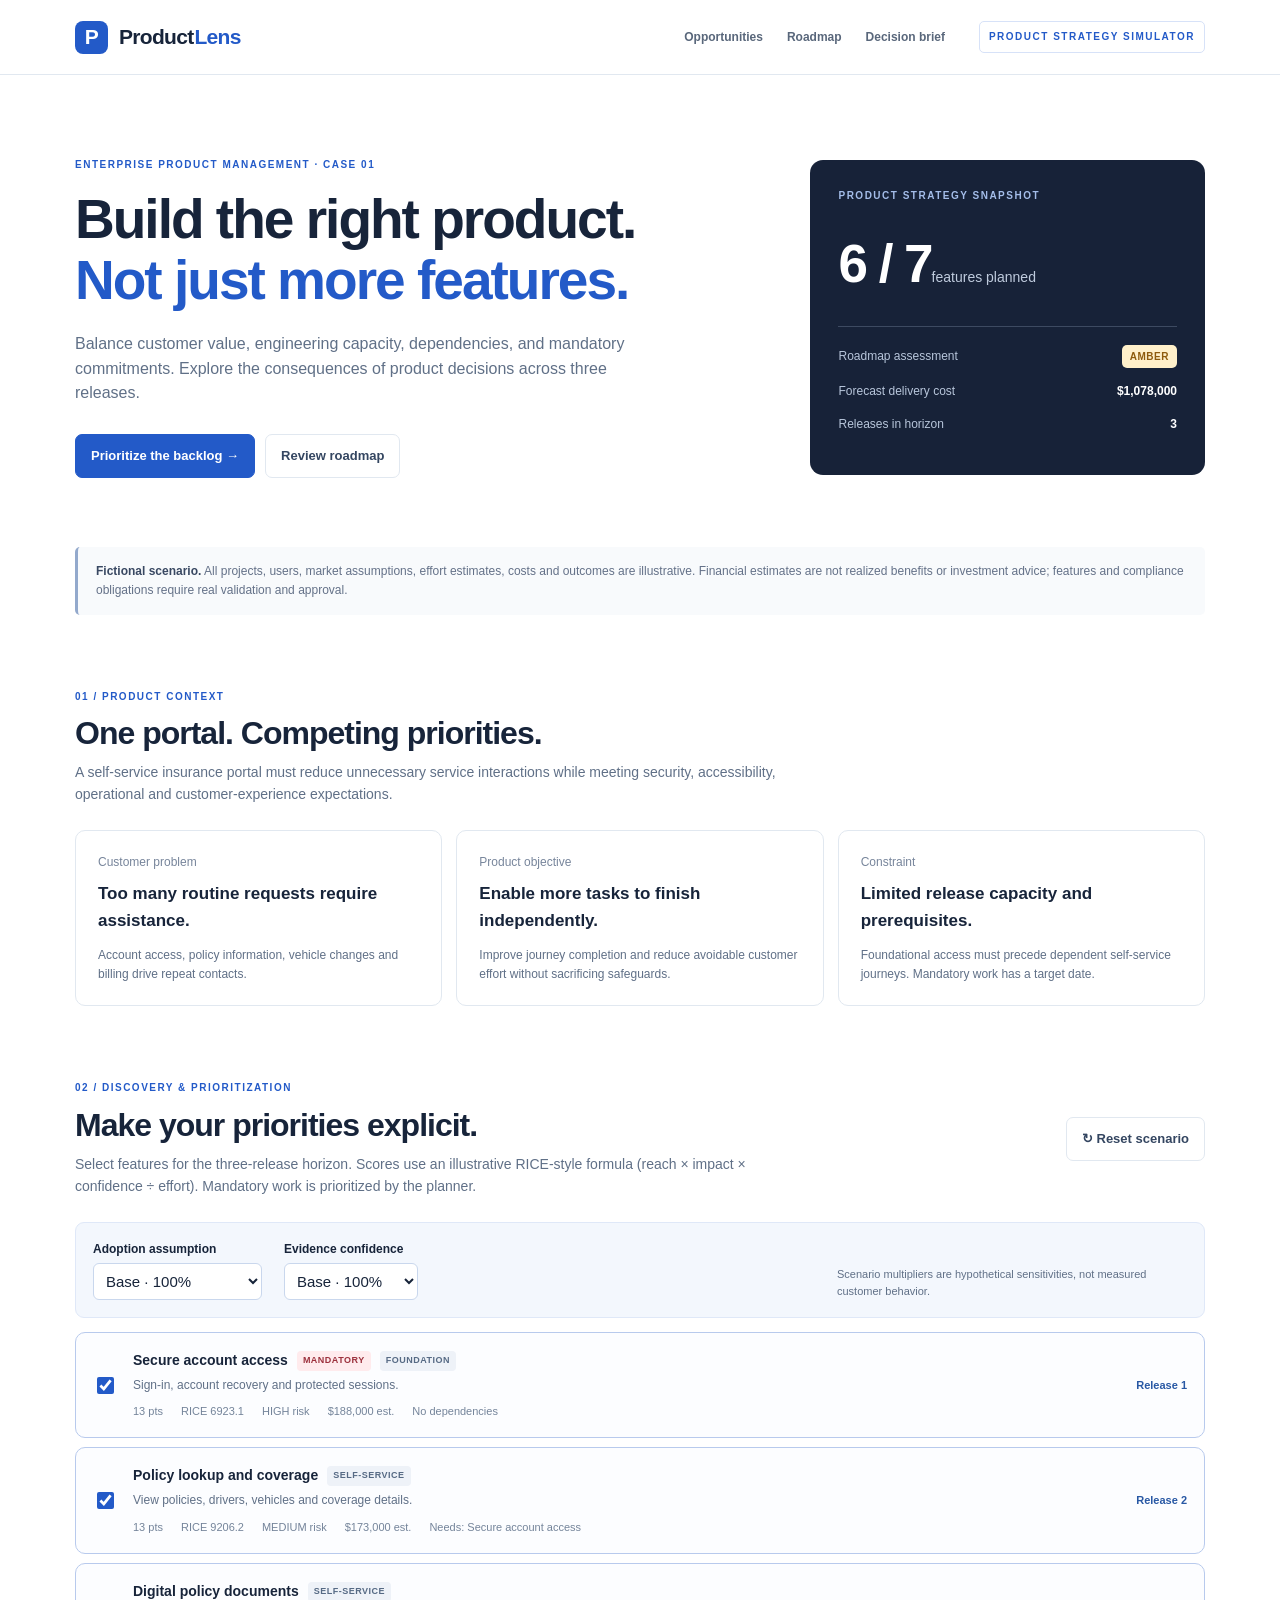
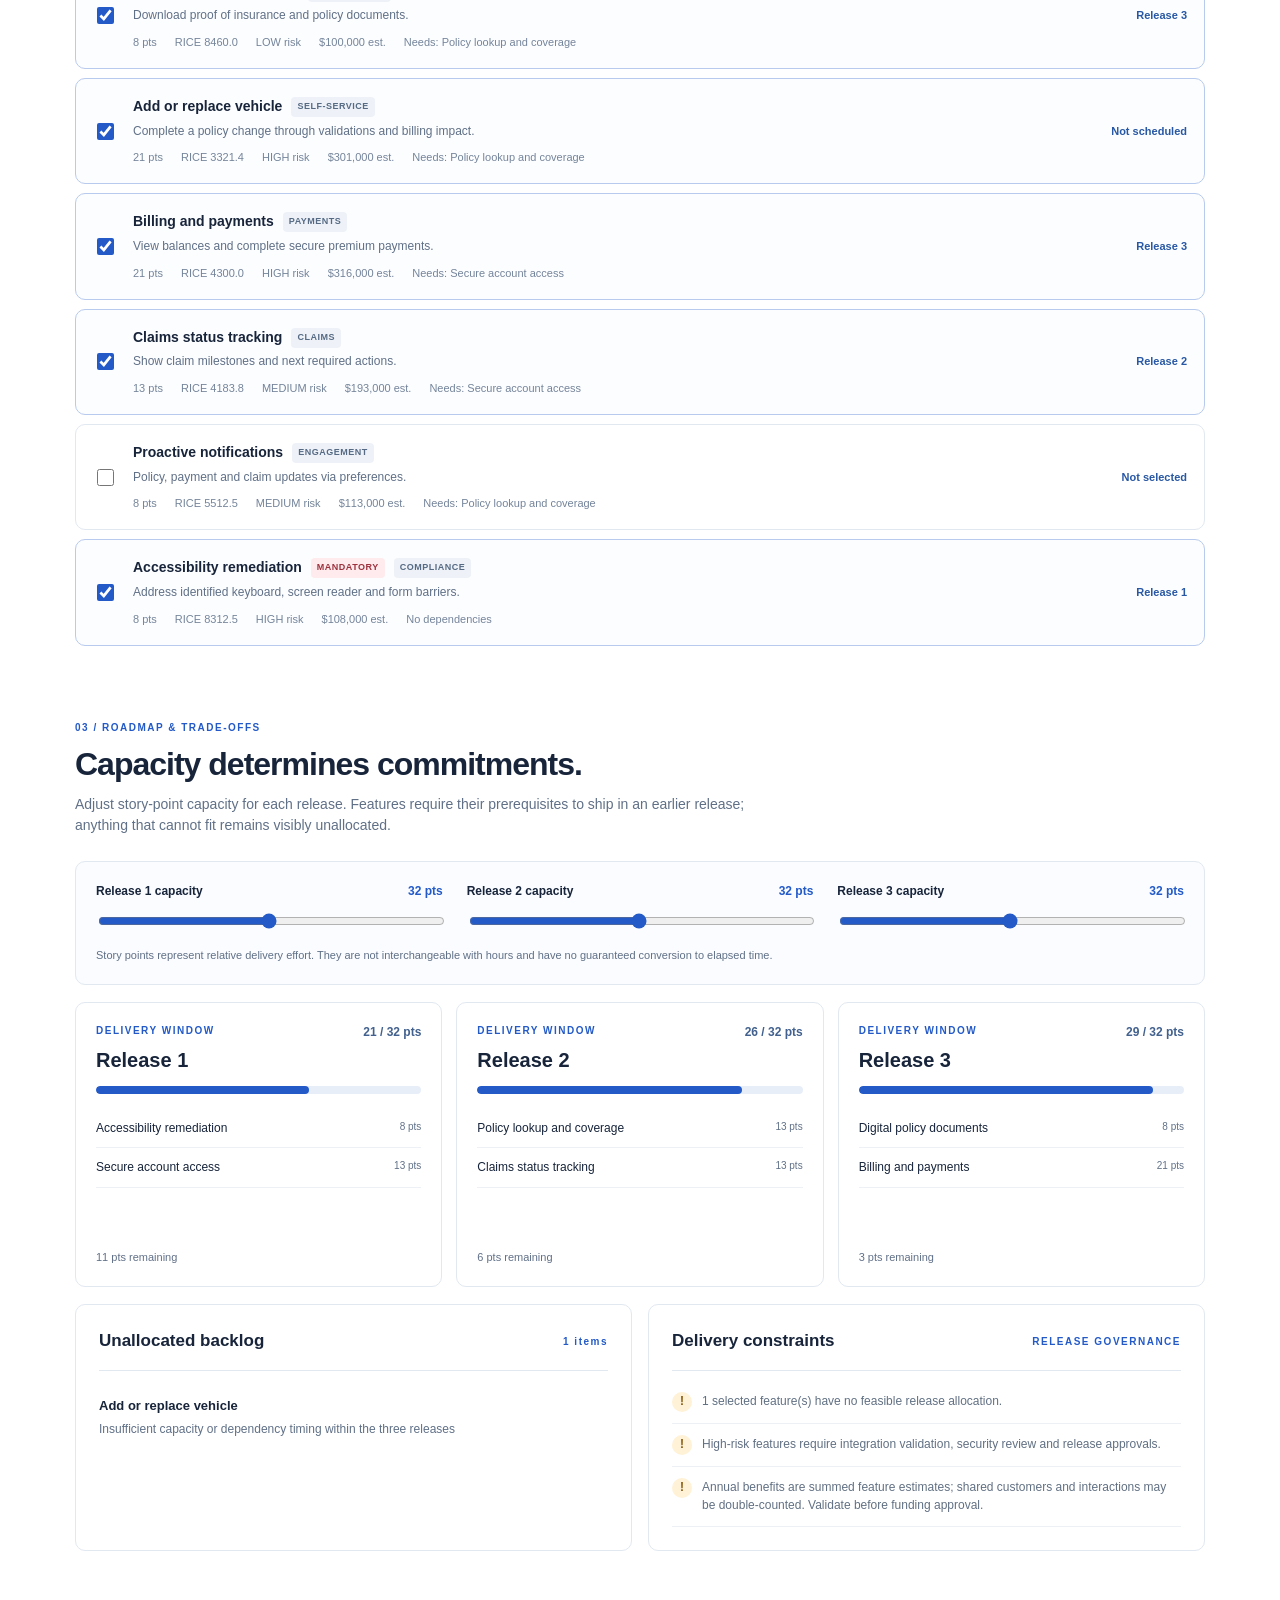
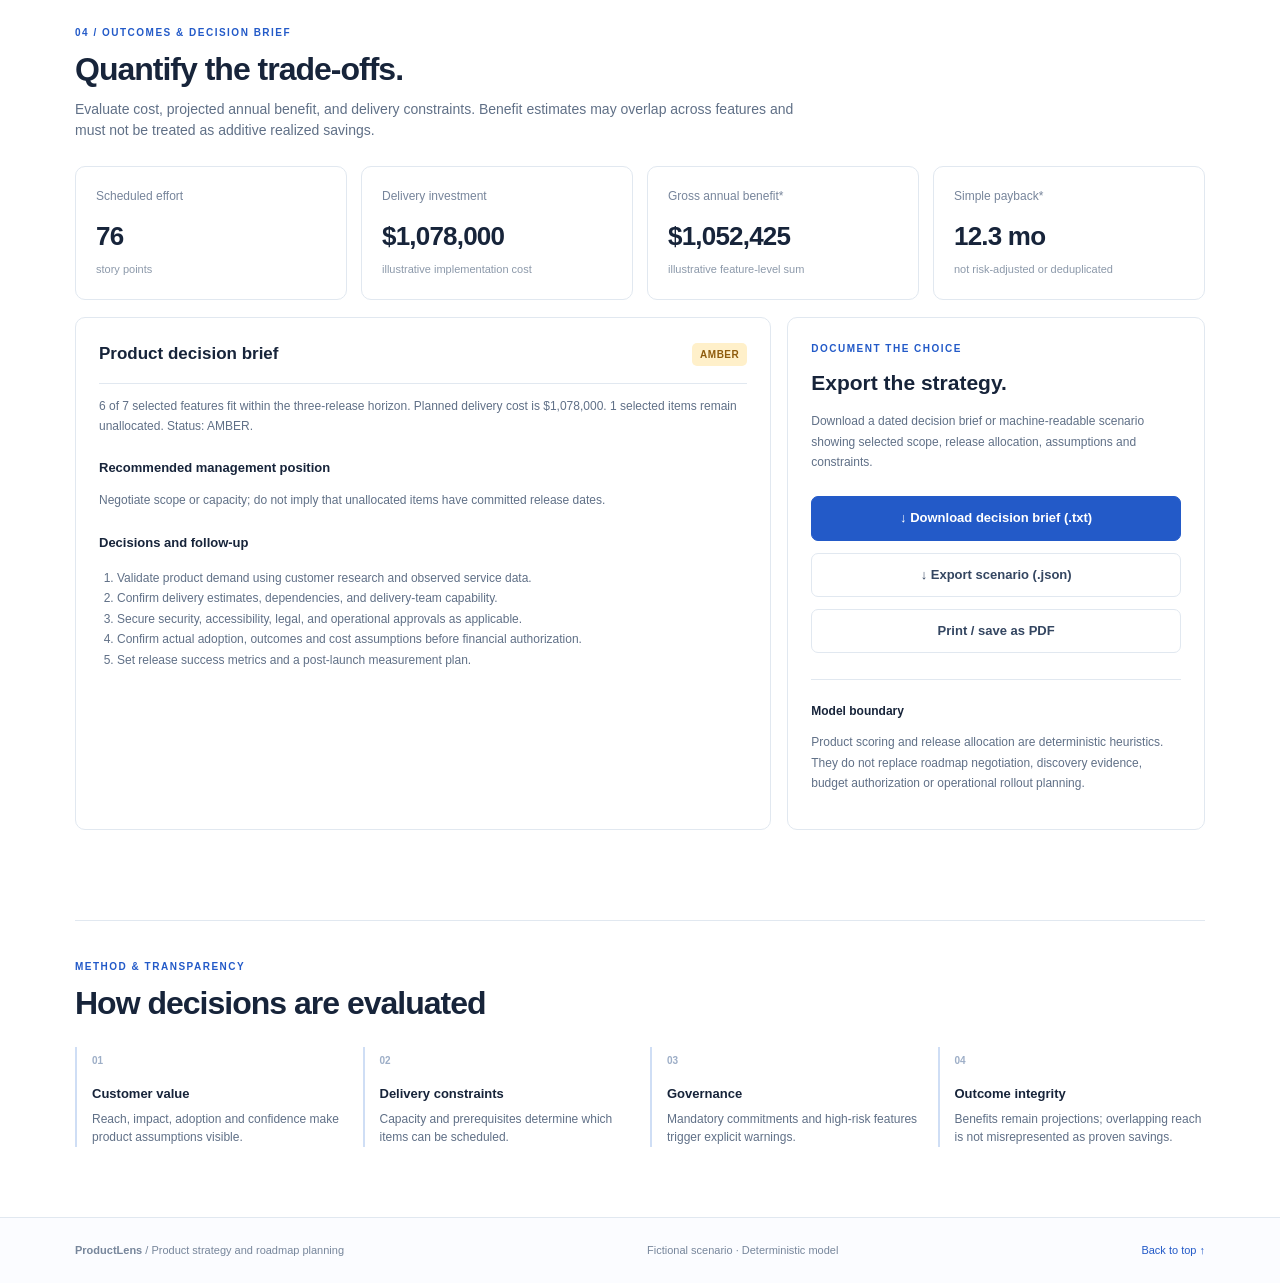
==== ProductLens/index.html @ 40f08dd0 "Add files via upload" ====
<!doctype html><html lang="en"><head><meta charset="utf-8"><meta name="viewport" content="width=device-width,initial-scale=1"><meta name="description" content="ProductLens: interactive enterprise product strategy, prioritization and roadmap simulation."><title>ProductLens | Enterprise Product Strategy</title><link rel="stylesheet" href="styles.css"></head>
<body><header class="top"><div class="shell top-inner"><a href="#top" class="brand"><span class="brand-icon">P</span>Product<span>Lens</span></a><nav><a href="#discovery">Opportunities</a><a href="#roadmap">Roadmap</a><a href="#assessment">Decision brief</a></nav><span class="top-note">PRODUCT STRATEGY SIMULATOR</span></div></header>
<main class="shell" id="top"><section class="hero"><div><div class="eyebrow">ENTERPRISE PRODUCT MANAGEMENT · CASE 01</div><h1>Build the right product.<br><em>Not just more features.</em></h1><p>Balance customer value, engineering capacity, dependencies, and mandatory commitments. Explore the consequences of product decisions across three releases.</p><div class="buttons"><a class="btn primary" href="#discovery">Prioritize the backlog →</a><a class="btn" href="#roadmap">Review roadmap</a></div></div><aside class="hero-summary"><div class="smallcaps">PRODUCT STRATEGY SNAPSHOT</div><div class="hero-number"><span id="heroPlanned">—</span><small>features planned</small></div><div class="hero-divider"></div><div class="hero-fact"><span>Roadmap assessment</span><strong id="heroStatus" class="status">—</strong></div><div class="hero-fact"><span>Forecast delivery cost</span><strong id="heroCost">—</strong></div><div class="hero-fact"><span>Releases in horizon</span><strong>3</strong></div></aside></section>
<div class="note"><strong>Fictional scenario.</strong> All projects, users, market assumptions, effort estimates, costs and outcomes are illustrative. Financial estimates are not realized benefits or investment advice; features and compliance obligations require real validation and approval.</div>
<section class="section" id="context"><div class="heading"><div class="eyebrow">01 / PRODUCT CONTEXT</div><h2>One portal. Competing priorities.</h2><p>A self-service insurance portal must reduce unnecessary service interactions while meeting security, accessibility, operational and customer-experience expectations.</p></div><div class="context-grid"><article><span>Customer problem</span><b>Too many routine requests require assistance.</b><p>Account access, policy information, vehicle changes and billing drive repeat contacts.</p></article><article><span>Product objective</span><b>Enable more tasks to finish independently.</b><p>Improve journey completion and reduce avoidable customer effort without sacrificing safeguards.</p></article><article><span>Constraint</span><b>Limited release capacity and prerequisites.</b><p>Foundational access must precede dependent self-service journeys. Mandatory work has a target date.</p></article></div></section>
<section class="section" id="discovery"><div class="section-title"><div><div class="eyebrow">02 / DISCOVERY & PRIORITIZATION</div><h2>Make your priorities explicit.</h2><p>Select features for the three-release horizon. Scores use an illustrative RICE-style formula (reach × impact × confidence ÷ effort). Mandatory work is prioritized by the planner.</p></div><button type="button" class="btn" id="reset">↻ Reset scenario</button></div><div class="toolbar"><div><label for="adoption">Adoption assumption</label><select id="adoption"><option value="0.8">Conservative · 80%</option><option value="1" selected>Base · 100%</option><option value="1.2">Optimistic · 120%</option></select></div><div><label for="confidence">Evidence confidence</label><select id="confidence"><option value="0.8">Lower · 80%</option><option value="1" selected>Base · 100%</option><option value="1.1">Higher · 110%</option></select></div><div class="toolbar-note">Scenario multipliers are hypothetical sensitivities, not measured customer behavior.</div></div>
<div id="featureList" class="feature-list"></div></section>
<section class="section" id="roadmap"><div class="section-title"><div><div class="eyebrow">03 / ROADMAP & TRADE-OFFS</div><h2>Capacity determines commitments.</h2><p>Adjust story-point capacity for each release. Features require their prerequisites to ship in an earlier release; anything that cannot fit remains visibly unallocated.</p></div></div><div class="capacity-panel"><div class="capacity-inputs" id="capacityInputs"></div><div class="capacity-caption">Story points represent relative delivery effort. They are not interchangeable with hours and have no guaranteed conversion to elapsed time.</div></div><div id="releaseGrid" class="release-grid"></div><div class="two-grid"><article class="panel"><div class="panel-head"><h3>Unallocated backlog</h3><span id="backlogCount" class="smallcaps">—</span></div><div id="backlog" class="backlog"></div></article><article class="panel"><div class="panel-head"><h3>Delivery constraints</h3><span class="smallcaps">RELEASE GOVERNANCE</span></div><div id="warnings" class="warnings"></div></article></div></section>
<section class="section" id="assessment"><div class="section-title"><div><div class="eyebrow">04 / OUTCOMES & DECISION BRIEF</div><h2>Quantify the trade-offs.</h2><p>Evaluate cost, projected annual benefit, and delivery constraints. Benefit estimates may overlap across features and must not be treated as additive realized savings.</p></div></div><div class="kpi-grid"><div class="kpi"><span>Scheduled effort</span><strong id="metricPoints">—</strong><small>story points</small></div><div class="kpi"><span>Delivery investment</span><strong id="metricCost">—</strong><small>illustrative implementation cost</small></div><div class="kpi"><span>Gross annual benefit*</span><strong id="metricBenefit">—</strong><small>illustrative feature-level sum</small></div><div class="kpi"><span>Simple payback*</span><strong id="metricPayback">—</strong><small>not risk-adjusted or deduplicated</small></div></div><div class="two-grid report-grid"><article class="panel report"><div class="panel-head"><h3>Product decision brief</h3><span id="reportStatus" class="status">—</span></div><p id="reportLead" class="lead"></p><h4>Recommended management position</h4><p id="recommendation"></p><h4>Decisions and follow-up</h4><ol><li>Validate product demand using customer research and observed service data.</li><li>Confirm delivery estimates, dependencies, and delivery-team capability.</li><li>Secure security, accessibility, legal, and operational approvals as applicable.</li><li>Confirm actual adoption, outcomes and cost assumptions before financial authorization.</li><li>Set release success metrics and a post-launch measurement plan.</li></ol></article><aside class="panel tools"><div class="eyebrow">DOCUMENT THE CHOICE</div><h3>Export the strategy.</h3><p>Download a dated decision brief or machine-readable scenario showing selected scope, release allocation, assumptions and constraints.</p><button class="btn primary full" id="exportBrief">↓ Download decision brief (.txt)</button><button class="btn full" id="exportJson">↓ Export scenario (.json)</button><button class="btn full" id="print">Print / save as PDF</button><div class="report-note"><strong>Model boundary</strong><p>Product scoring and release allocation are deterministic heuristics. They do not replace roadmap negotiation, discovery evidence, budget authorization or operational rollout planning.</p></div></aside></div></section>
<section class="method"><div class="eyebrow">METHOD & TRANSPARENCY</div><h2>How decisions are evaluated</h2><div class="method-grid"><div><b>01</b><h4>Customer value</h4><p>Reach, impact, adoption and confidence make product assumptions visible.</p></div><div><b>02</b><h4>Delivery constraints</h4><p>Capacity and prerequisites determine which items can be scheduled.</p></div><div><b>03</b><h4>Governance</h4><p>Mandatory commitments and high-risk features trigger explicit warnings.</p></div><div><b>04</b><h4>Outcome integrity</h4><p>Benefits remain projections; overlapping reach is not misrepresented as proven savings.</p></div></div></section></main>
<footer><div class="shell footer-inner"><span><strong>ProductLens</strong> / Product strategy and roadmap planning</span><span>Fictional scenario · Deterministic model</span><a href="#top">Back to top ↑</a></div></footer><script type="module" src="app.mjs"></script></body></html>
---- ProductLens/styles.css ----
:root{--ink:#17243a;--muted:#607087;--line:#e1e8f0;--blue:#235ac8;--pale:#f3f7fd;--navy:#172238;--red:#aa3846;--amber:#93610e;--green:#197c57}*{box-sizing:border-box}html{scroll-behavior:smooth}body{margin:0;color:var(--ink);background:#fff;font:15px/1.55 -apple-system,BlinkMacSystemFont,"Segoe UI",Arial,sans-serif}button,input,select{font:inherit}button{cursor:pointer}a{color:inherit;text-decoration:none}.shell{max-width:1190px;margin:0 auto;padding:0 30px}.top{border-bottom:1px solid var(--line)}.top-inner{min-height:74px;display:flex;align-items:center;gap:34px}.brand{display:flex;gap:1px;align-items:center;font-size:21px;font-weight:800;letter-spacing:-.7px;margin-right:auto}.brand>span:last-child{color:var(--blue)}.brand-icon{width:33px;height:33px;background:var(--blue);color:#fff;display:grid;place-items:center;border-radius:8px;margin-right:10px;font-weight:800}.top nav{display:flex;gap:24px;color:#59677b;font-size:12px;font-weight:700}.top-note,.eyebrow,.smallcaps{font-size:10px;letter-spacing:1.5px;color:var(--blue);font-weight:850}.top-note{border:1px solid #d7e2f8;padding:7px 9px;border-radius:5px}.hero{padding:82px 0 69px;display:grid;grid-template-columns:1.4fr .83fr;gap:70px;align-items:center}.hero h1{font-size:clamp(36px,4.3vw,57px);letter-spacing:-2px;line-height:1.12;margin:16px 0 20px}.hero h1 em{font-style:normal;color:var(--blue)}.hero p{color:var(--muted);font-size:16px;max-width:560px;margin-bottom:28px}.buttons{display:flex;gap:10px;flex-wrap:wrap}.btn{background:#fff;border:1px solid var(--line);padding:11px 15px;min-height:40px;display:inline-flex;align-items:center;justify-content:center;gap:8px;border-radius:7px;color:#344661;font-size:13px;font-weight:730}.btn.primary{background:var(--blue);border-color:var(--blue);color:#fff}.btn:hover{filter:brightness(.96)}.btn.full{width:100%;margin-top:12px}.hero-summary{background:var(--navy);color:#fff;border-radius:13px;padding:28px}.hero-summary .smallcaps{color:#a4bde9}.hero-number{font-size:53px;font-weight:790;letter-spacing:-2px;margin:20px 0}.hero-number small{font-size:14px;letter-spacing:0;color:#bfcbdd;font-weight:500}.hero-divider{height:1px;background:#3d4a61;margin:18px 0}.hero-fact{display:flex;align-items:center;justify-content:space-between;margin:14px 0;font-size:12px;color:#b8c6db}.hero-fact strong{color:#fff}.status{display:inline-flex;padding:4px 8px;border-radius:5px;letter-spacing:.5px;font-size:10px;font-weight:850;background:#e9edf3;color:#41536c}.status.red{background:#ffdddd;color:#a22c3a!important}.status.amber{background:#fff0ca;color:#8e5b0d!important}.status.review{background:#e5f7ed;color:#1b7050!important}.note{border-left:3px solid #93a9cc;background:#f8fafc;border-radius:5px;padding:15px 18px;font-size:12px;color:#647188}.note strong{color:#394862}.section{padding:74px 0 0;scroll-margin-top:25px}.heading,.section-title{margin-bottom:24px}.section-title{display:flex;align-items:center;justify-content:space-between;gap:20px}.heading h2,.section h2,.method h2{font-size:32px;margin:10px 0;letter-spacing:-1px;line-height:1.2}.heading p,.section-title p{margin:0;color:var(--muted);font-size:14px;max-width:720px}.context-grid,.kpi-grid{display:grid;grid-template-columns:repeat(3,1fr);gap:14px}.context-grid article,.kpi,.panel,.feature,.release,.capacity-panel{border:1px solid var(--line);border-radius:10px;background:#fff}.context-grid article{padding:22px}.context-grid span,.kpi span{display:block;color:#77859b;font-size:12px;margin-bottom:10px}.context-grid b{display:block;font-size:17px}.context-grid p{font-size:12px;color:var(--muted);margin-bottom:0}.toolbar{background:var(--pale);padding:17px;border:1px solid #dfe8f8;border-radius:9px;display:flex;gap:22px;align-items:end;flex-wrap:wrap;margin-bottom:14px}.toolbar label{font-size:12px;font-weight:700;display:block;margin-bottom:5px}.toolbar select{border:1px solid #c9d7ed;background:#fff;padding:8px;border-radius:6px;color:var(--ink)}.toolbar-note{font-size:11px;color:var(--muted);max-width:350px;margin-left:auto}.feature-list{display:grid;gap:9px}.feature{display:flex;align-items:center;gap:16px;padding:17px;cursor:pointer}.feature.chosen{border-color:#b8caed;background:#fcfdff}.feature input{width:17px;height:17px;accent-color:var(--blue)}.feature-main{flex:1;min-width:0}.feature-title{display:flex;align-items:center;gap:9px;flex-wrap:wrap}.feature-title strong{font-size:14px}.feature p{font-size:12px;color:var(--muted);margin:4px 0 9px}.chip{font-size:9px;letter-spacing:.5px;text-transform:uppercase;background:#eef2f8;padding:3px 6px;border-radius:4px;color:#566a84;font-weight:800}.chip.required{color:#9c313d;background:#ffebed}.feature-facts{display:flex;gap:12px 18px;flex-wrap:wrap;font-size:11px;color:#74849a}.allocation-pill{font-size:11px;font-weight:750;color:#2858a4;text-align:right;min-width:98px}.capacity-panel{padding:20px;margin-bottom:17px;background:#fafcff}.capacity-inputs{display:grid;grid-template-columns:repeat(3,1fr);gap:24px}.capacity-inputs label{font-size:12px;font-weight:750}.capacity-inputs span{float:right;color:var(--blue)}.capacity-inputs input{width:100%;margin-top:12px;accent-color:var(--blue)}.capacity-caption{font-size:11px;color:var(--muted);margin-top:13px}.release-grid{display:grid;grid-template-columns:repeat(3,1fr);gap:14px}.release{padding:20px;min-height:285px;display:flex;flex-direction:column}.release-top{display:flex;align-items:start;justify-content:space-between;gap:10px}.release h3{font-size:20px;margin:6px 0 10px}.release-top b{font-size:12px;color:#42618e;white-space:nowrap}.meter{height:8px;background:#e8eef8;border-radius:10px;overflow:hidden;margin-bottom:15px}.meter>div{background:var(--blue);height:100%;border-radius:10px}.release-items{flex:1}.release-item{display:flex;justify-content:space-between;gap:12px;border-bottom:1px solid #edf0f4;padding:10px 0;font-size:12px}.release-item small{white-space:nowrap;color:var(--muted)}.release-foot{font-size:11px;color:var(--muted);margin-top:18px}.empty,.clear{font-size:12px;color:#667a90}.two-grid{display:grid;grid-template-columns:1fr 1fr;gap:16px;margin-top:17px}.panel{padding:23px}.panel-head{display:flex;align-items:center;justify-content:space-between;border-bottom:1px solid var(--line);padding-bottom:15px;margin-bottom:10px;gap:10px}.panel h3{margin:0;font-size:17px}.backlog-item{padding:12px 0;border-bottom:1px solid #edf1f4}.backlog-item:last-child{border-bottom:0}.backlog-item b{font-size:13px}.backlog-item p{font-size:12px;color:var(--muted);margin:4px 0}.warning{display:flex;align-items:flex-start;gap:10px;border-bottom:1px solid #edf0f4;padding:11px 0;font-size:12px;color:#617083}.warning>span{background:#fff2d6;color:#855b12;font-weight:900;display:grid;place-items:center;min-width:20px;height:20px;border-radius:50%}.warning.urgent>span{background:#fde9ed;color:#a1323e}.kpi-grid{grid-template-columns:repeat(4,1fr);margin-top:24px}.kpi{padding:20px}.kpi strong{font-size:26px;letter-spacing:-.8px;display:block}.kpi small{color:#8c99aa;font-size:11px}.report-grid{grid-template-columns:1.25fr .75fr}.report .lead,.report p,.report li,.tools p{font-size:12px;line-height:1.7;color:var(--muted)}.report h4{font-size:13px;margin:22px 0 8px}.report ol{padding-left:18px}.tools h3{font-size:21px;margin:10px 0}.report-note{border-top:1px solid var(--line);padding-top:22px;margin-top:26px;font-size:12px}.method{border-top:1px solid var(--line);margin:90px 0 70px;padding-top:38px}.method-grid{display:grid;grid-template-columns:repeat(4,1fr);gap:20px;margin-top:25px}.method-grid>div{border-left:2px solid #cfdef5;padding-left:15px}.method-grid b{font-size:10px;color:#9daec7}.method-grid h4{font-size:13px;margin:13px 0 6px}.method-grid p{font-size:12px;color:var(--muted);margin:0}footer{border-top:1px solid var(--line);background:#fbfcff}.footer-inner{display:flex;justify-content:space-between;gap:14px;flex-wrap:wrap;color:#77869b;padding-top:24px;padding-bottom:24px;font-size:11px}.footer-inner a{color:var(--blue)}@media(max-width:850px){.hero,.two-grid,.report-grid{grid-template-columns:1fr;gap:22px}.hero{padding:50px 0}.context-grid,.release-grid{grid-template-columns:1fr}.top-note{display:none}.kpi-grid{grid-template-columns:repeat(2,1fr)}.toolbar-note{margin-left:0}}@media(max-width:550px){.shell{padding:0 18px}.top-inner{gap:10px}.top nav{gap:11px}.top nav a{font-size:10px}.hero h1{font-size:35px}.section{padding-top:55px}.section h2{font-size:27px}.section-title{display:block}.section-title .btn{margin-top:15px}.capacity-inputs{grid-template-columns:1fr}.feature{align-items:start}.feature input{margin-top:5px}.allocation-pill{min-width:68px}.feature-facts{gap:7px 12px}.method-grid{grid-template-columns:1fr 1fr}.kpi{padding:14px}.kpi strong{font-size:20px}}@media print{header,.buttons,.toolbar,.feature-list,.capacity-panel,.tools,footer,#reset{display:none!important}.section,.hero{padding:20px 0}.report-grid{display:block}.panel,.release,.context-grid article{break-inside:avoid}}
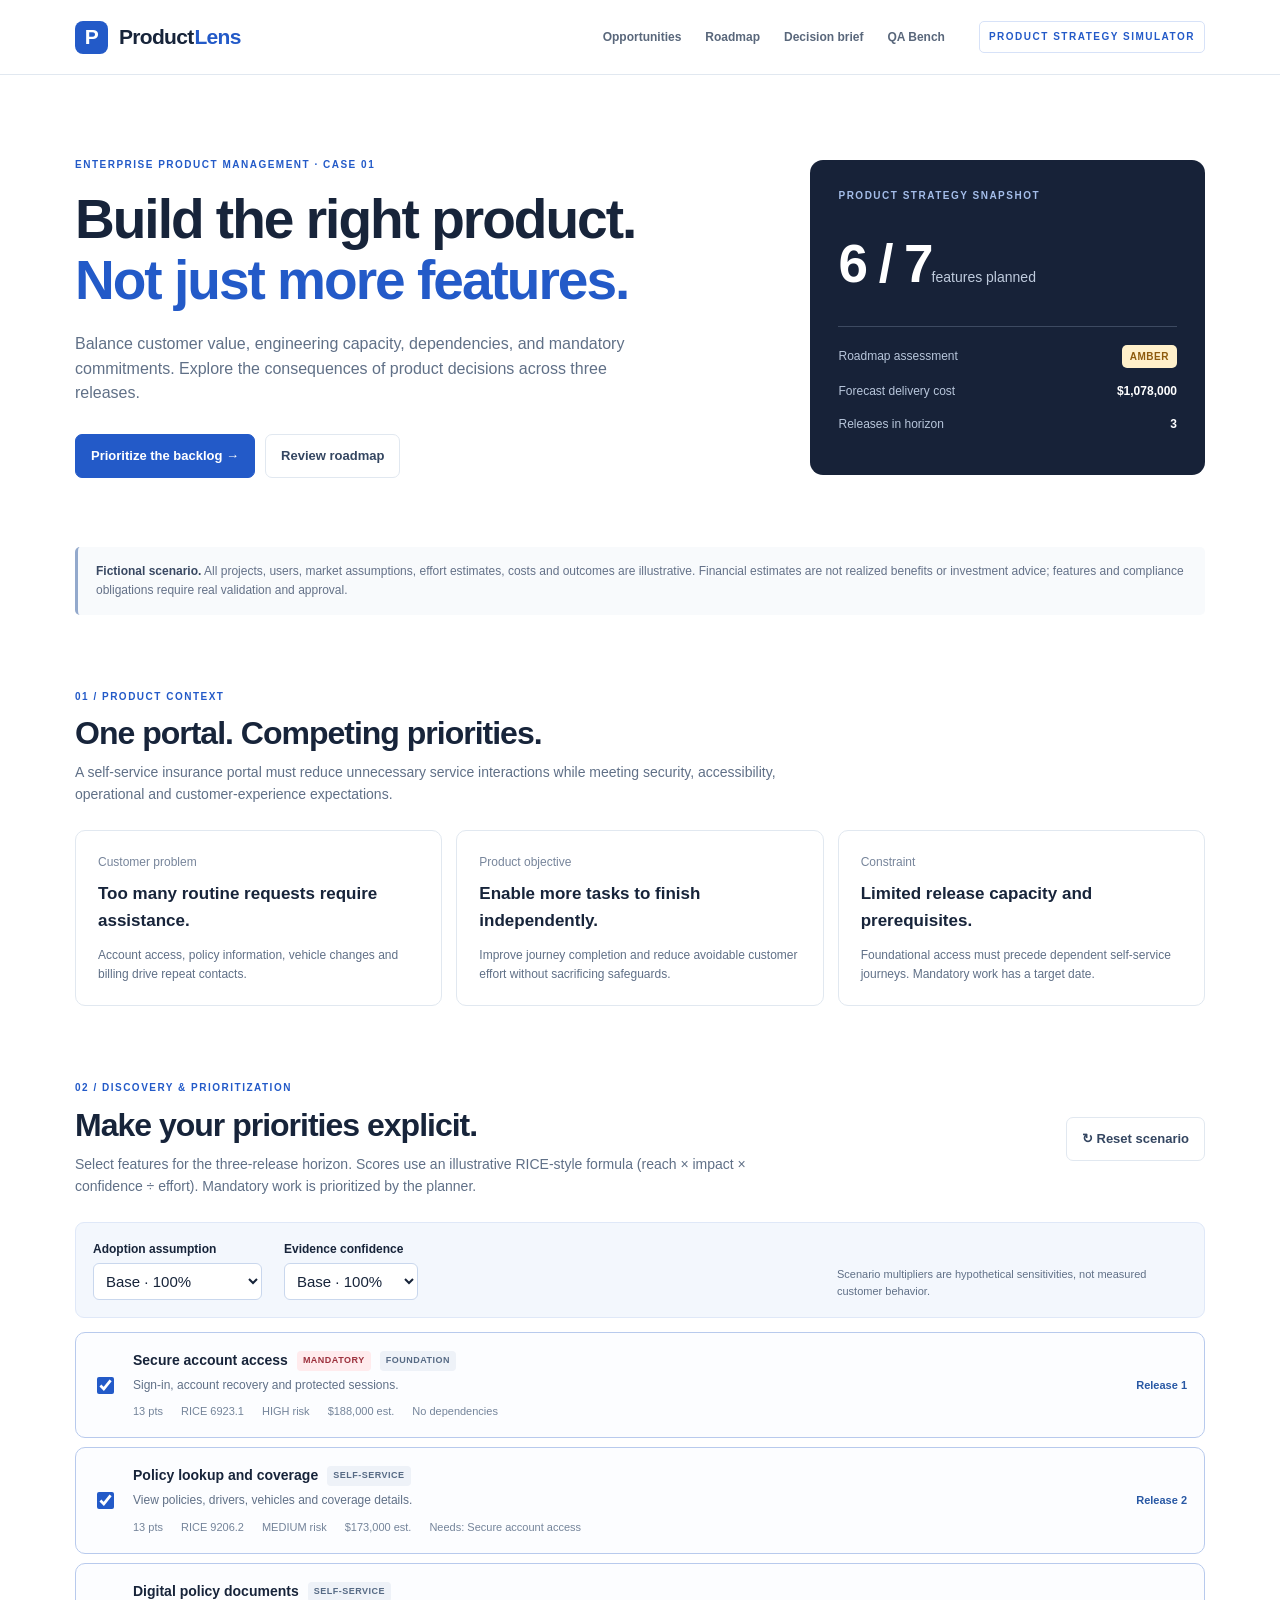
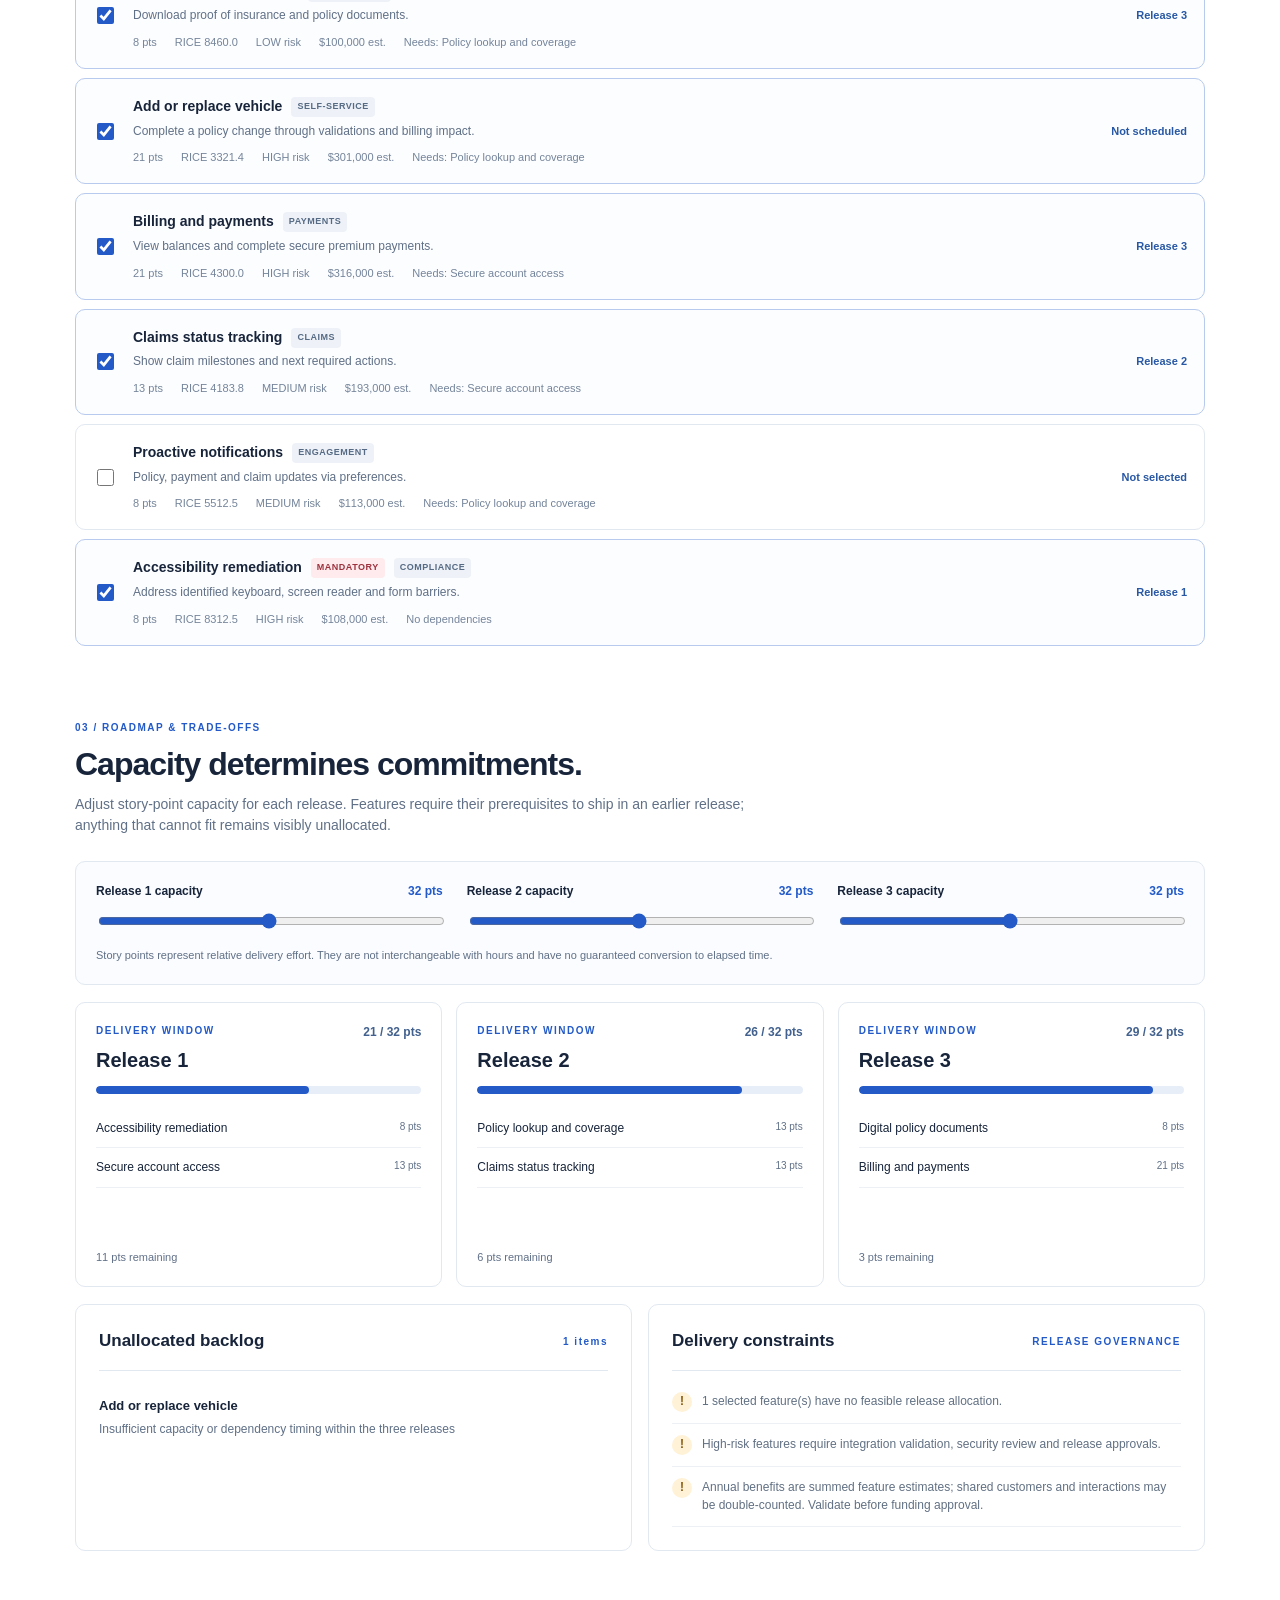
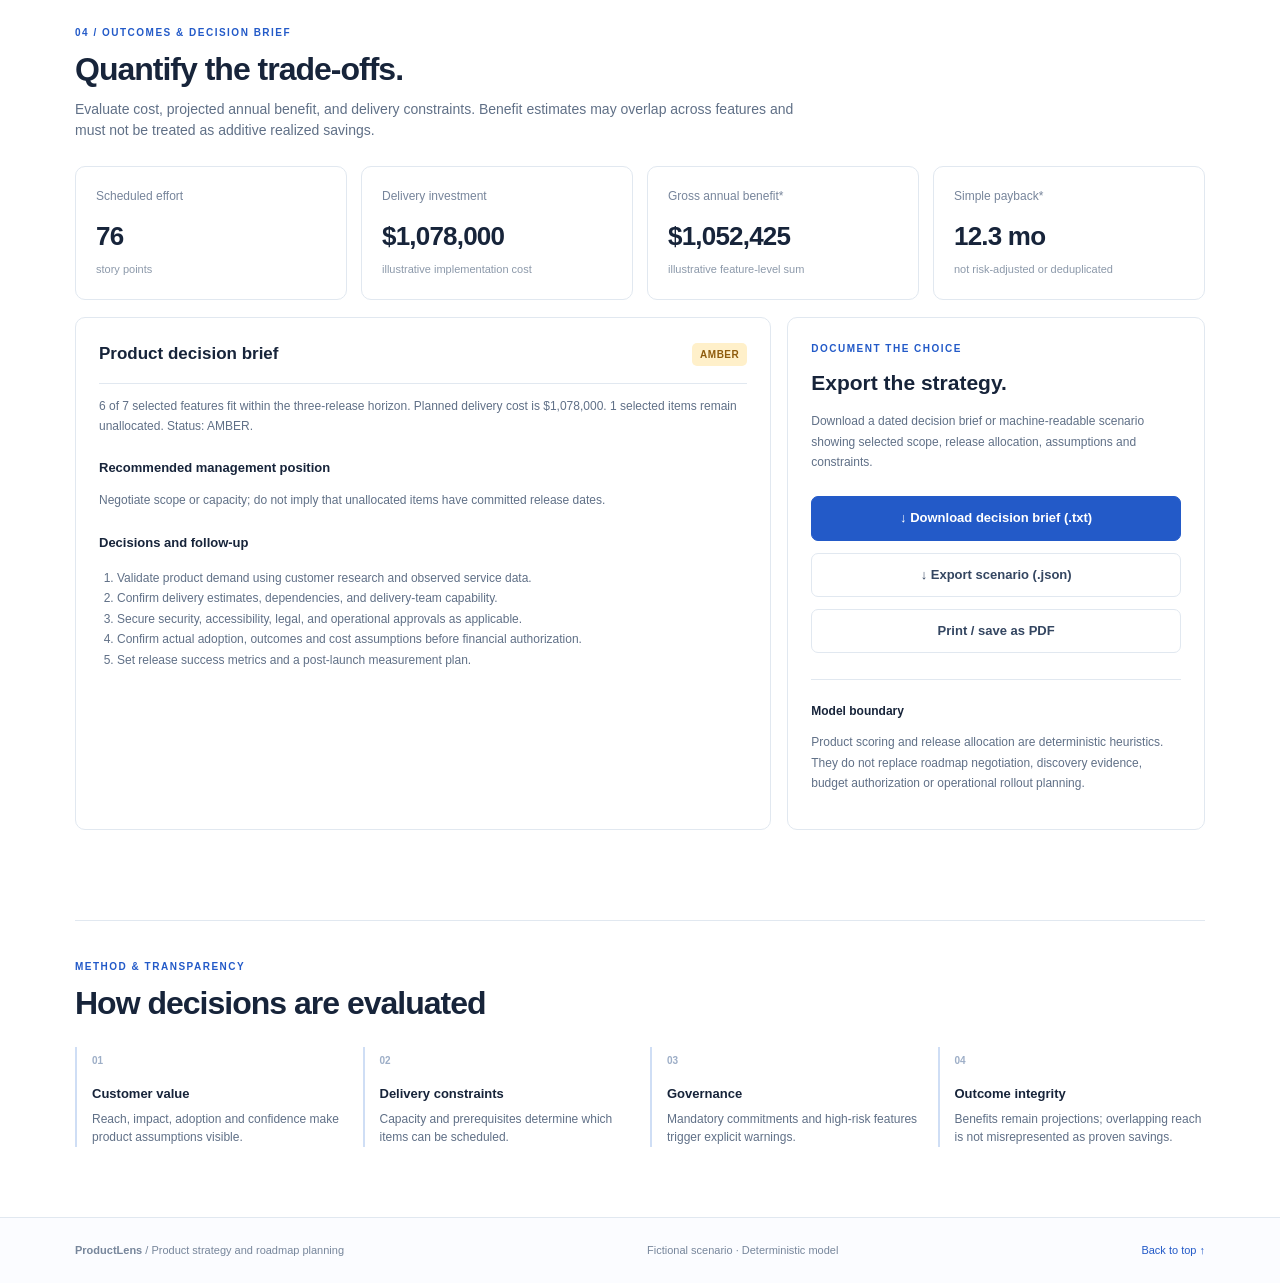
==== commit 7394bbaf: "Expose linked application-specific QA Bench without altering business workflows" ====
--- a/ProductLens/index.html
+++ b/ProductLens/index.html
@@ -1,5 +1,5 @@
 <!doctype html><html lang="en"><head><meta charset="utf-8"><meta name="viewport" content="width=device-width,initial-scale=1"><meta name="description" content="ProductLens: interactive enterprise product strategy, prioritization and roadmap simulation."><title>ProductLens | Enterprise Product Strategy</title><link rel="stylesheet" href="styles.css"></head>
-<body><header class="top"><div class="shell top-inner"><a href="#top" class="brand"><span class="brand-icon">P</span>Product<span>Lens</span></a><nav><a href="#discovery">Opportunities</a><a href="#roadmap">Roadmap</a><a href="#assessment">Decision brief</a></nav><span class="top-note">PRODUCT STRATEGY SIMULATOR</span></div></header>
+<body><header class="top"><div class="shell top-inner"><a href="#top" class="brand"><span class="brand-icon">P</span>Product<span>Lens</span></a><nav><a href="#discovery">Opportunities</a><a href="#roadmap">Roadmap</a><a href="#assessment">Decision brief</a><a href="/qa-bench.html">QA Bench</a></nav><span class="top-note">PRODUCT STRATEGY SIMULATOR</span></div></header>
 <main class="shell" id="top"><section class="hero"><div><div class="eyebrow">ENTERPRISE PRODUCT MANAGEMENT · CASE 01</div><h1>Build the right product.<br><em>Not just more features.</em></h1><p>Balance customer value, engineering capacity, dependencies, and mandatory commitments. Explore the consequences of product decisions across three releases.</p><div class="buttons"><a class="btn primary" href="#discovery">Prioritize the backlog →</a><a class="btn" href="#roadmap">Review roadmap</a></div></div><aside class="hero-summary"><div class="smallcaps">PRODUCT STRATEGY SNAPSHOT</div><div class="hero-number"><span id="heroPlanned">—</span><small>features planned</small></div><div class="hero-divider"></div><div class="hero-fact"><span>Roadmap assessment</span><strong id="heroStatus" class="status">—</strong></div><div class="hero-fact"><span>Forecast delivery cost</span><strong id="heroCost">—</strong></div><div class="hero-fact"><span>Releases in horizon</span><strong>3</strong></div></aside></section>
 <div class="note"><strong>Fictional scenario.</strong> All projects, users, market assumptions, effort estimates, costs and outcomes are illustrative. Financial estimates are not realized benefits or investment advice; features and compliance obligations require real validation and approval.</div>
 <section class="section" id="context"><div class="heading"><div class="eyebrow">01 / PRODUCT CONTEXT</div><h2>One portal. Competing priorities.</h2><p>A self-service insurance portal must reduce unnecessary service interactions while meeting security, accessibility, operational and customer-experience expectations.</p></div><div class="context-grid"><article><span>Customer problem</span><b>Too many routine requests require assistance.</b><p>Account access, policy information, vehicle changes and billing drive repeat contacts.</p></article><article><span>Product objective</span><b>Enable more tasks to finish independently.</b><p>Improve journey completion and reduce avoidable customer effort without sacrificing safeguards.</p></article><article><span>Constraint</span><b>Limited release capacity and prerequisites.</b><p>Foundational access must precede dependent self-service journeys. Mandatory work has a target date.</p></article></div></section>
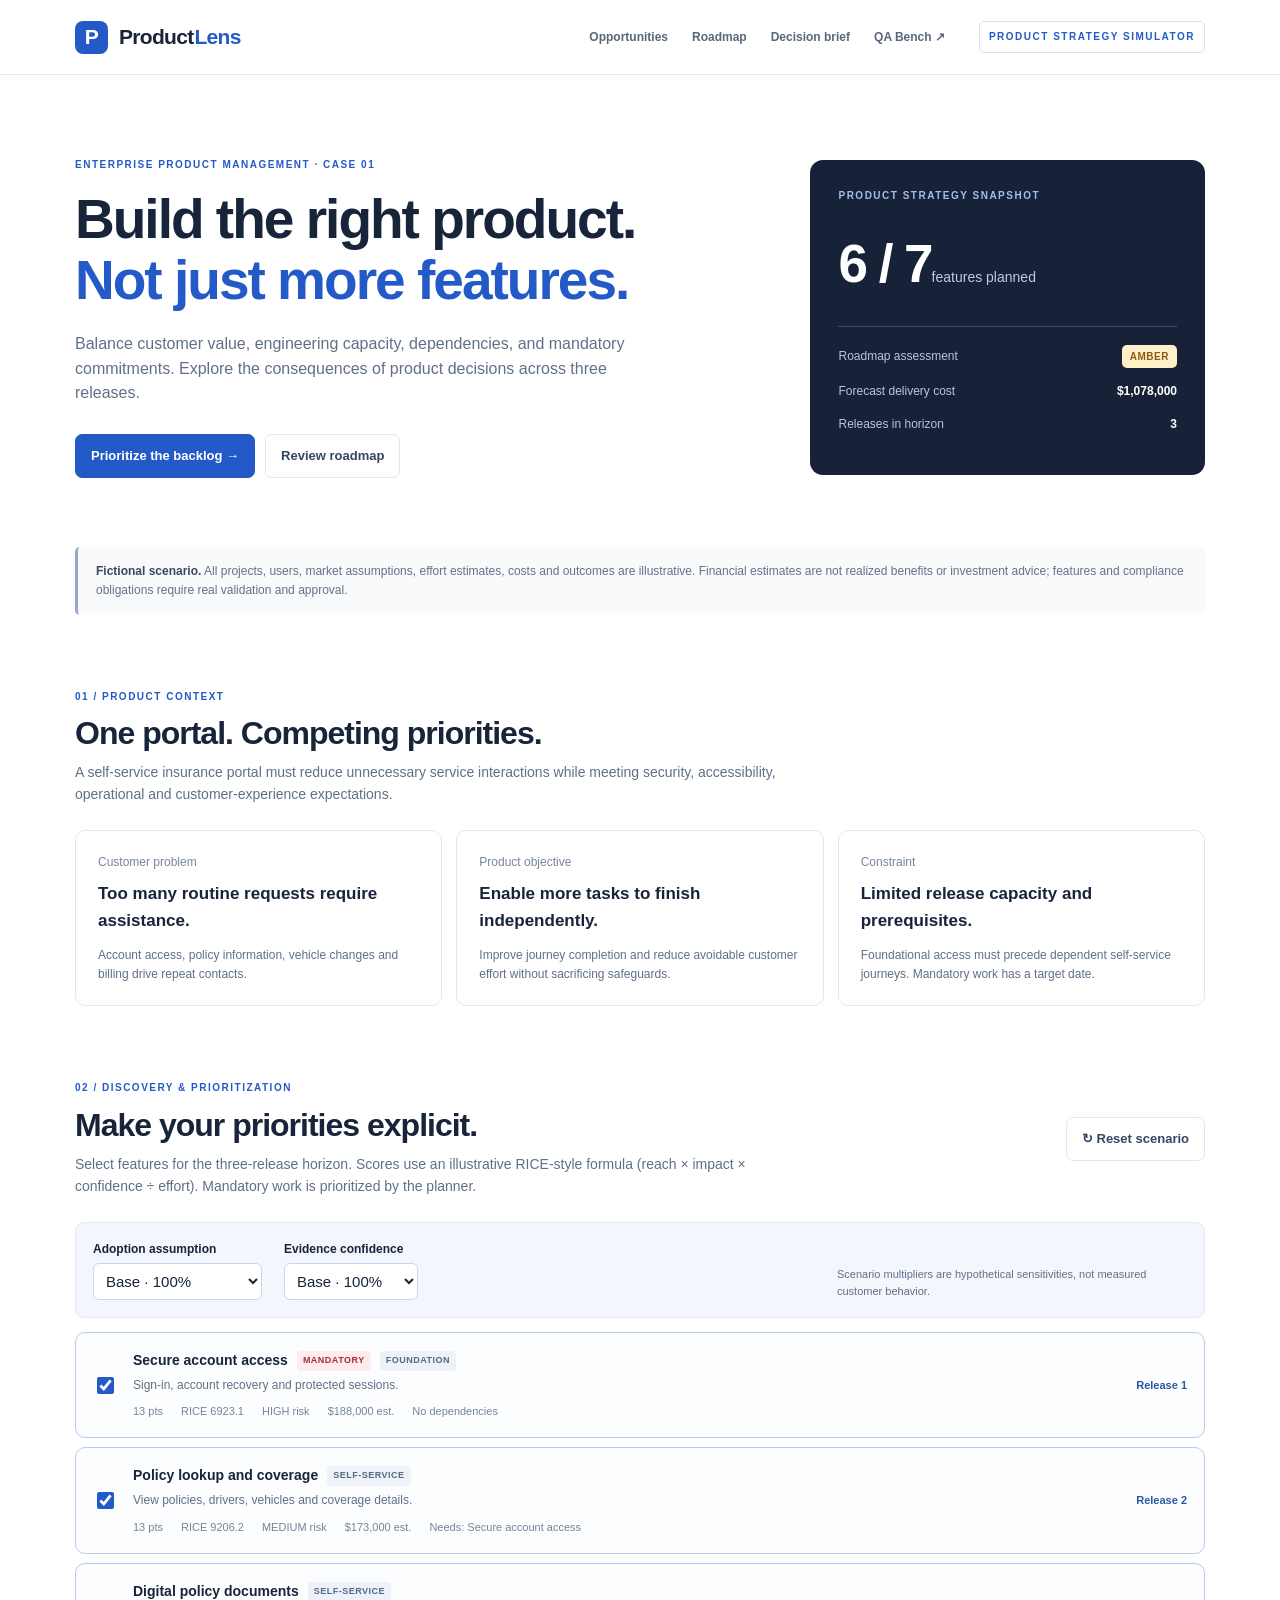
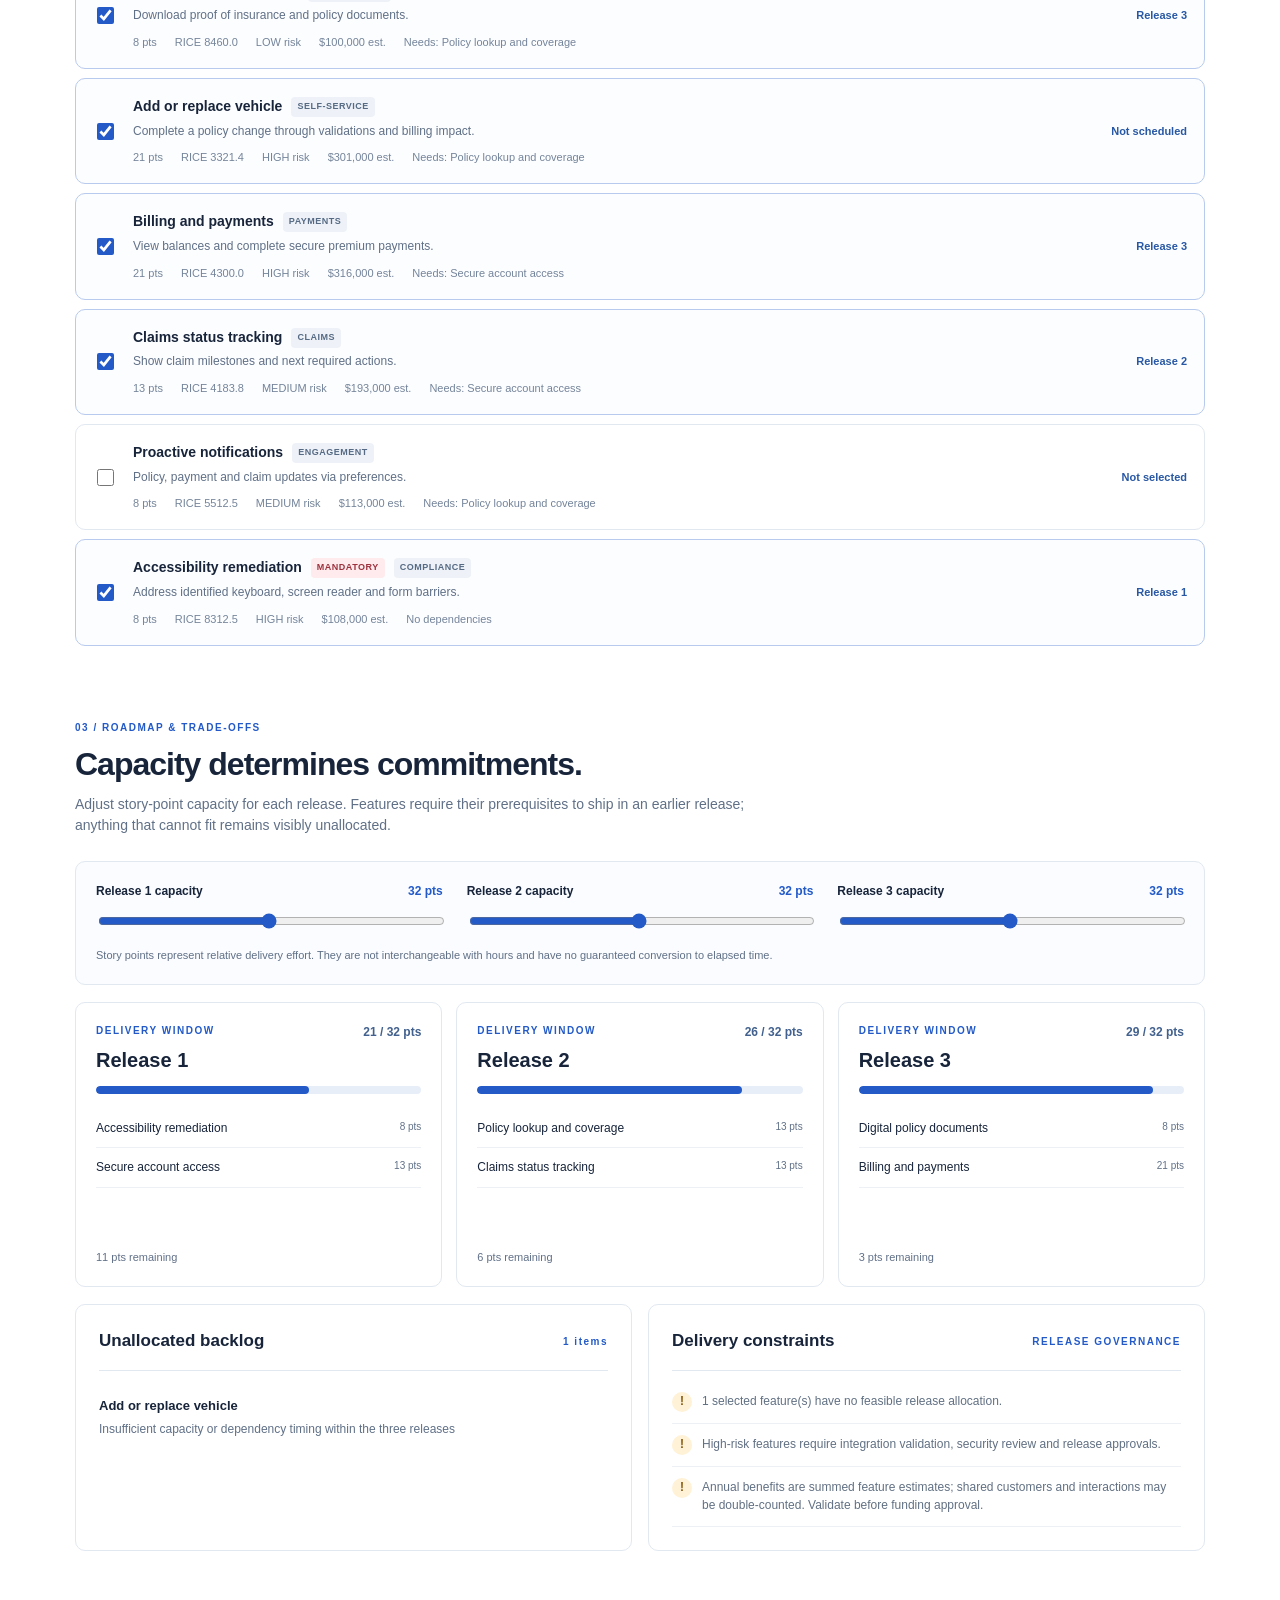
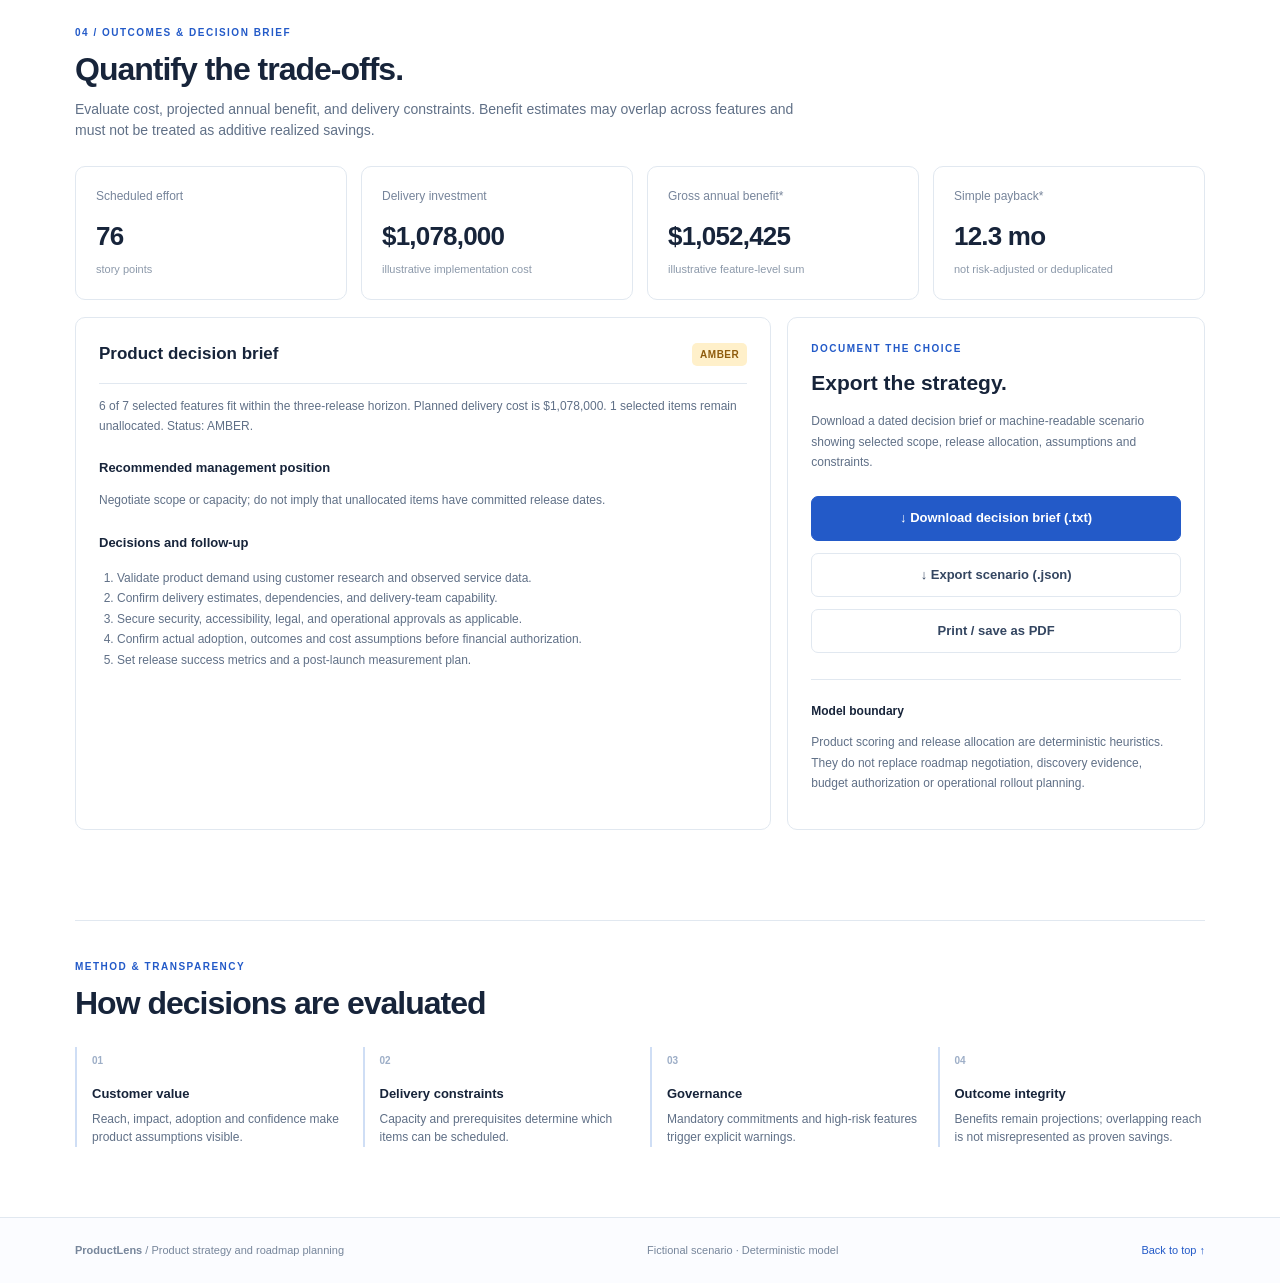
==== commit 1923aca1: "Make QA Bench a site navigation link opening new tab without altering app functionality" ====
--- a/ProductLens/index.html
+++ b/ProductLens/index.html
@@ -1,5 +1,5 @@
 <!doctype html><html lang="en"><head><meta charset="utf-8"><meta name="viewport" content="width=device-width,initial-scale=1"><meta name="description" content="ProductLens: interactive enterprise product strategy, prioritization and roadmap simulation."><title>ProductLens | Enterprise Product Strategy</title><link rel="stylesheet" href="styles.css"></head>
-<body><header class="top"><div class="shell top-inner"><a href="#top" class="brand"><span class="brand-icon">P</span>Product<span>Lens</span></a><nav><a href="#discovery">Opportunities</a><a href="#roadmap">Roadmap</a><a href="#assessment">Decision brief</a><a href="/qa-bench.html">QA Bench</a></nav><span class="top-note">PRODUCT STRATEGY SIMULATOR</span></div></header>
+<body><header class="top"><div class="shell top-inner"><a href="#top" class="brand"><span class="brand-icon">P</span>Product<span>Lens</span></a><nav><a href="#discovery">Opportunities</a><a href="#roadmap">Roadmap</a><a href="#assessment">Decision brief</a><a href="/qa-bench.html" target="_blank" rel="noopener noreferrer">QA Bench ↗</a></nav><span class="top-note">PRODUCT STRATEGY SIMULATOR</span></div></header>
 <main class="shell" id="top"><section class="hero"><div><div class="eyebrow">ENTERPRISE PRODUCT MANAGEMENT · CASE 01</div><h1>Build the right product.<br><em>Not just more features.</em></h1><p>Balance customer value, engineering capacity, dependencies, and mandatory commitments. Explore the consequences of product decisions across three releases.</p><div class="buttons"><a class="btn primary" href="#discovery">Prioritize the backlog →</a><a class="btn" href="#roadmap">Review roadmap</a></div></div><aside class="hero-summary"><div class="smallcaps">PRODUCT STRATEGY SNAPSHOT</div><div class="hero-number"><span id="heroPlanned">—</span><small>features planned</small></div><div class="hero-divider"></div><div class="hero-fact"><span>Roadmap assessment</span><strong id="heroStatus" class="status">—</strong></div><div class="hero-fact"><span>Forecast delivery cost</span><strong id="heroCost">—</strong></div><div class="hero-fact"><span>Releases in horizon</span><strong>3</strong></div></aside></section>
 <div class="note"><strong>Fictional scenario.</strong> All projects, users, market assumptions, effort estimates, costs and outcomes are illustrative. Financial estimates are not realized benefits or investment advice; features and compliance obligations require real validation and approval.</div>
 <section class="section" id="context"><div class="heading"><div class="eyebrow">01 / PRODUCT CONTEXT</div><h2>One portal. Competing priorities.</h2><p>A self-service insurance portal must reduce unnecessary service interactions while meeting security, accessibility, operational and customer-experience expectations.</p></div><div class="context-grid"><article><span>Customer problem</span><b>Too many routine requests require assistance.</b><p>Account access, policy information, vehicle changes and billing drive repeat contacts.</p></article><article><span>Product objective</span><b>Enable more tasks to finish independently.</b><p>Improve journey completion and reduce avoidable customer effort without sacrificing safeguards.</p></article><article><span>Constraint</span><b>Limited release capacity and prerequisites.</b><p>Foundational access must precede dependent self-service journeys. Mandatory work has a target date.</p></article></div></section>
